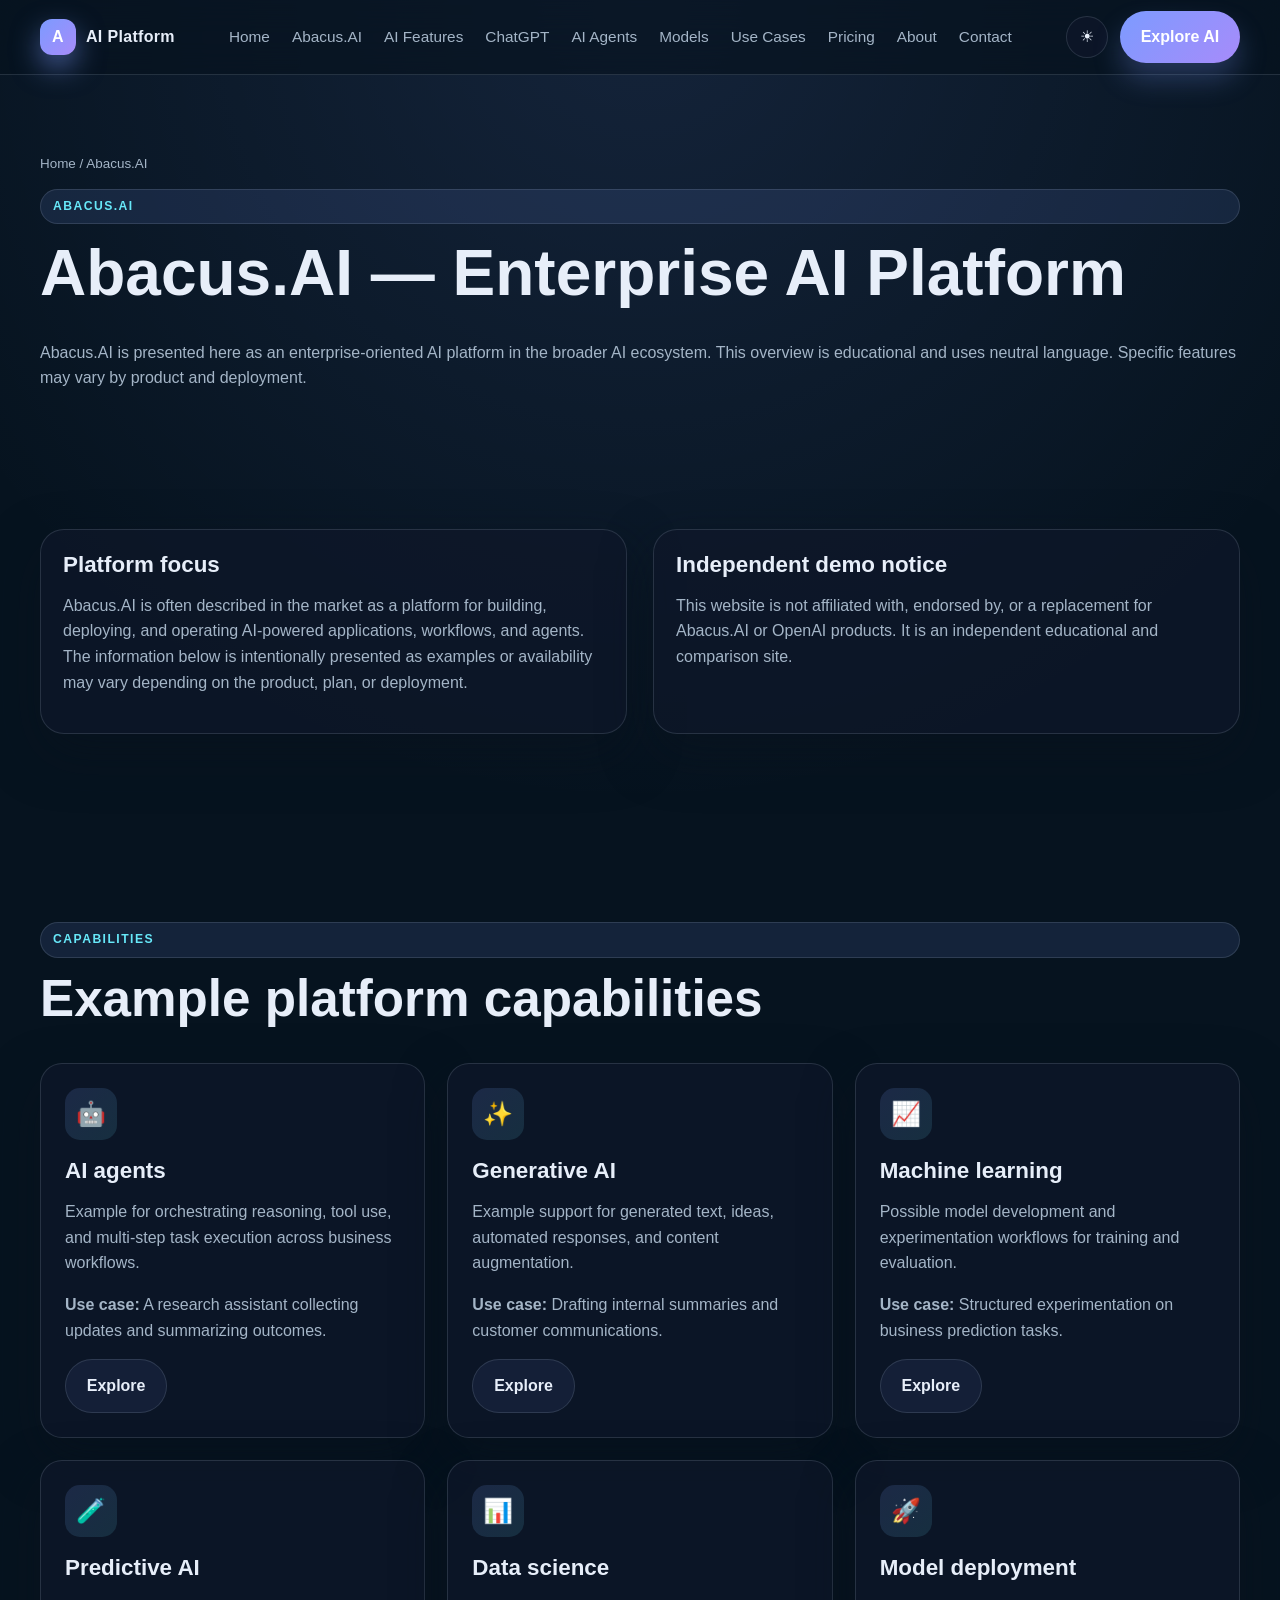
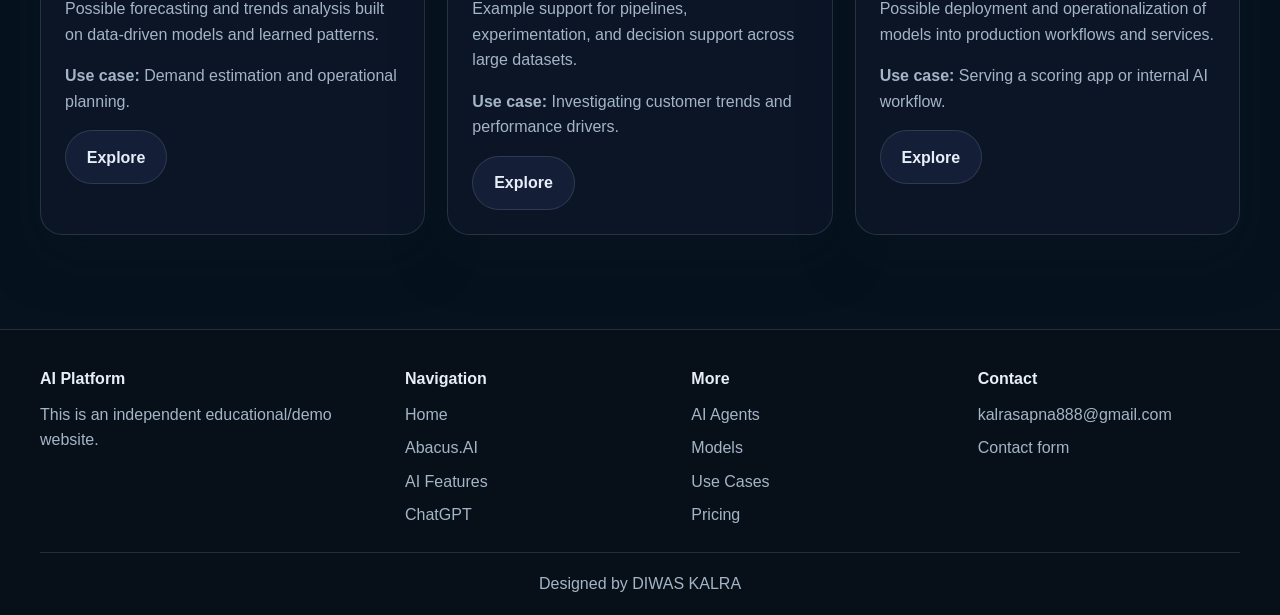
==== abacus.html @ 925380e6 "ai hmmm" ====
<!DOCTYPE html>
<html lang="en">
  <head>
    <meta charset="UTF-8" />
    <meta name="viewport" content="width=device-width, initial-scale=1.0" />
    <title>Abacus.AI — Enterprise AI Platform</title>
    <link rel="stylesheet" href="styles.css" />
  </head>
  <body>
    <header class="site-header">
      <div class="container topbar">
        <a href="index.html" class="brand"><span class="brand-mark"></span><span>AI Platform</span></a>
        <nav class="nav" aria-label="Main navigation">
          <a href="index.html">Home</a>
          <a href="abacus.html">Abacus.AI</a>
          <a href="features.html">AI Features</a>
          <a href="chatgpt.html">ChatGPT</a>
          <a href="agents.html">AI Agents</a>
          <a href="models.html">Models</a>
          <a href="use-cases.html">Use Cases</a>
          <a href="pricing.html">Pricing</a>
          <a href="about.html">About</a>
          <a href="contact.html">Contact</a>
        </nav>
        <div class="nav-actions">
          <button class="theme-toggle" data-theme-toggle aria-label="Toggle theme">☀</button>
          <a href="pricing.html" class="btn btn-primary">Explore AI</a>
          <button class="mobile-toggle" data-mobile-nav aria-label="Open menu">☰</button>
        </div>
      </div>
    </header>

    <main>
      <section class="page-hero">
        <div class="container">
          <div class="breadcrumbs">Home / Abacus.AI</div>
          <span class="small-label">Abacus.AI</span>
          <h1>Abacus.AI — Enterprise AI Platform</h1>
          <p>Abacus.AI is presented here as an enterprise-oriented AI platform in the broader AI ecosystem. This overview is educational and uses neutral language. Specific features may vary by product and deployment.</p>
        </div>
      </section>

      <section class="section">
        <div class="container content-grid">
          <div class="card">
            <h3>Platform focus</h3>
            <p>Abacus.AI is often described in the market as a platform for building, deploying, and operating AI-powered applications, workflows, and agents. The information below is intentionally presented as examples or availability may vary depending on the product, plan, or deployment.</p>
          </div>
          <div class="card">
            <h3>Independent demo notice</h3>
            <p>This website is not affiliated with, endorsed by, or a replacement for Abacus.AI or OpenAI products. It is an independent educational and comparison site.</p>
          </div>
        </div>
      </section>

      <section class="section">
        <div class="container">
          <div style="display:grid; gap:12px; margin-bottom:20px;">
            <span class="small-label">Capabilities</span>
            <h2>Example platform capabilities</h2>
          </div>
          <div class="feature-grid">
            <article class="feature-card">
              <div class="feature-icon">🤖</div>
              <h3>AI agents</h3>
              <p>Example for orchestrating reasoning, tool use, and multi-step task execution across business workflows.</p>
              <p><strong>Use case:</strong> A research assistant collecting updates and summarizing outcomes.</p>
              <a href="agents.html" class="btn btn-secondary">Explore</a>
            </article>
            <article class="feature-card">
              <div class="feature-icon">✨</div>
              <h3>Generative AI</h3>
              <p>Example support for generated text, ideas, automated responses, and content augmentation.</p>
              <p><strong>Use case:</strong> Drafting internal summaries and customer communications.</p>
              <a href="features.html" class="btn btn-secondary">Explore</a>
            </article>
            <article class="feature-card">
              <div class="feature-icon">📈</div>
              <h3>Machine learning</h3>
              <p>Possible model development and experimentation workflows for training and evaluation.</p>
              <p><strong>Use case:</strong> Structured experimentation on business prediction tasks.</p>
              <a href="features.html" class="btn btn-secondary">Explore</a>
            </article>
            <article class="feature-card">
              <div class="feature-icon">🧪</div>
              <h3>Predictive AI</h3>
              <p>Possible forecasting and trends analysis built on data-driven models and learned patterns.</p>
              <p><strong>Use case:</strong> Demand estimation and operational planning.</p>
              <a href="features.html" class="btn btn-secondary">Explore</a>
            </article>
            <article class="feature-card">
              <div class="feature-icon">📊</div>
              <h3>Data science</h3>
              <p>Example support for pipelines, experimentation, and decision support across large datasets.</p>
              <p><strong>Use case:</strong> Investigating customer trends and performance drivers.</p>
              <a href="features.html" class="btn btn-secondary">Explore</a>
            </article>
            <article class="feature-card">
              <div class="feature-icon">🚀</div>
              <h3>Model deployment</h3>
              <p>Possible deployment and operationalization of models into production workflows and services.</p>
              <p><strong>Use case:</strong> Serving a scoring app or internal AI workflow.</p>
              <a href="features.html" class="btn btn-secondary">Explore</a>
            </article>
          </div>
        </div>
      </section>
    </main>

    <footer class="footer">
      <div class="container">
        <div class="footer-inner">
          <div>
            <h4>AI Platform</h4>
            <p>This is an independent educational/demo website.</p>
          </div>
          <div>
            <h4>Navigation</h4>
            <ul>
              <li><a href="index.html">Home</a></li>
              <li><a href="abacus.html">Abacus.AI</a></li>
              <li><a href="features.html">AI Features</a></li>
              <li><a href="chatgpt.html">ChatGPT</a></li>
            </ul>
          </div>
          <div>
            <h4>More</h4>
            <ul>
              <li><a href="agents.html">AI Agents</a></li>
              <li><a href="models.html">Models</a></li>
              <li><a href="use-cases.html">Use Cases</a></li>
              <li><a href="pricing.html">Pricing</a></li>
            </ul>
          </div>
          <div>
            <h4>Contact</h4>
            <ul>
              <li><a href="mailto:kalrasapna888@gmail.com">kalrasapna888@gmail.com</a></li>
              <li><a href="contact.html">Contact form</a></li>
            </ul>
          </div>
        </div>
        <div class="footer-bottom">Designed by DIWAS KALRA</div>
      </div>
    </footer>

    <script src="script.js"></script>
  </body>
</html>
---- styles.css ----
:root {
  --bg: #06131f;
  --bg-soft: #0d1e2d;
  --panel: rgba(15, 23, 42, 0.7);
  --panel-strong: #101b2b;
  --panel-2: #112338;
  --text: #e7eef9;
  --text-soft: #a4b5c7;
  --line: rgba(148, 163, 184, 0.2);
  --primary: #7c9bff;
  --primary-2: #67e8f9;
  --accent: #a78bfa;
  --success: #34d399;
  --warning: #fbbf24;
  --shadow: 0 20px 50px rgba(10, 19, 30, 0.55);
}

:root.light {
  --bg: #f4f7fb;
  --bg-soft: #edf4ff;
  --panel: rgba(255, 255, 255, 0.8);
  --panel-strong: #ffffff;
  --panel-2: #eef4ff;
  --text: #112033;
  --text-soft: #53657d;
  --line: rgba(82, 99, 128, 0.15);
  --primary: #3f6ef7;
  --primary-2: #17b7d9;
  --accent: #7b61ff;
  --success: #1bb97a;
  --warning: #d99000;
  --shadow: 0 18px 40px rgba(69, 82, 122, 0.14);
}

* { box-sizing: border-box; }
html { scroll-behavior: smooth; }
body {
  margin: 0;
  font-family: Inter, "Segoe UI", sans-serif;
  background: radial-gradient(circle at top, rgba(124,155,255,0.12), transparent 35%), var(--bg);
  color: var(--text);
  line-height: 1.6;
  transition: background-color 0.3s ease, color 0.3s ease;
}

a { color: inherit; text-decoration: none; }
img { max-width: 100%; display: block; }
button, input, select, textarea { font: inherit; }

.container {
  width: min(1200px, calc(100% - 32px));
  margin: 0 auto;
}

.section {
  padding: 94px 0;
}

.small-label {
  display: inline-flex;
  align-items: center;
  gap: 8px;
  padding: 7px 12px;
  background: rgba(124, 155, 255, 0.12);
  border: 1px solid var(--line);
  border-radius: 999px;
  color: var(--primary-2);
  font-size: 0.76rem;
  letter-spacing: 0.12em;
  text-transform: uppercase;
  font-weight: 700;
}

h1, h2, h3, h4 { margin: 0 0 16px; line-height: 1.12; }
h1 { font-size: clamp(2.6rem, 5vw, 5rem); }
h2 { font-size: clamp(2.1rem, 4vw, 3.2rem); }
h3 { font-size: 1.4rem; }
p { margin: 0 0 16px; color: var(--text-soft); }

.site-header {
  position: sticky;
  top: 0;
  z-index: 100;
  backdrop-filter: blur(18px);
  background: rgba(6, 19, 31, 0.67);
  border-bottom: 1px solid var(--line);
}
:root.light .site-header {
  background: rgba(244,247,251,0.8);
}

.topbar {
  display: flex;
  align-items: center;
  justify-content: space-between;
  min-height: 74px;
  gap: 18px;
}

.brand {
  display: inline-flex;
  align-items: center;
  gap: 10px;
  font-weight: 800;
  letter-spacing: 0.02em;
}
.brand-mark {
  width: 36px;
  height: 36px;
  border-radius: 12px;
  background: linear-gradient(135deg, var(--primary), var(--accent));
  display: grid;
  place-items: center;
  box-shadow: 0 12px 28px rgba(124, 155, 255, 0.5);
}
.brand-mark::before {
  content: "A";
  font-weight: 900;
  color: white;
}

.nav {
  display: flex;
  align-items: center;
  gap: 22px;
}
.nav a {
  color: var(--text-soft);
  font-size: 0.96rem;
  transition: color 0.2s ease;
}
.nav a:hover { color: var(--text); }
.nav-actions {
  display: flex;
  align-items: center;
  gap: 12px;
}

.btn {
  border: 1px solid var(--line);
  background: transparent;
  color: var(--text);
  border-radius: 999px;
  padding: 0.82rem 1.3rem;
  display: inline-flex;
  align-items: center;
  justify-content: center;
  gap: 8px;
  font-weight: 700;
  cursor: pointer;
  transition: transform 0.2s ease, border-color 0.2s ease, box-shadow 0.2s ease;
}
.btn:hover {
  transform: translateY(-1px);
  border-color: rgba(124, 155, 255, 0.45);
  box-shadow: 0 12px 26px rgba(124, 155, 255, 0.16);
}
.btn-primary {
  background: linear-gradient(135deg, var(--primary), var(--accent));
  border: none;
  color: white;
  box-shadow: 0 16px 28px rgba(124, 155, 255, 0.26);
}
.btn-secondary {
  background: rgba(124, 155, 255, 0.08);
}

.theme-toggle {
  width: 42px;
  height: 42px;
  border-radius: 50%;
  border: 1px solid var(--line);
  background: var(--panel);
  color: var(--text);
  cursor: pointer;
}

.mobile-toggle {
  display: none;
  border: 1px solid var(--line);
  background: rgba(255,255,255,0.02);
  border-radius: 10px;
  padding: 8px 10px;
  color: var(--text);
}

.hero {
  padding: 88px 0 40px;
}
.hero-grid {
  display: grid;
  grid-template-columns: 1.1fr 0.9fr;
  gap: 48px;
  align-items: center;
}
.hero-copy p {
  font-size: 1.1rem;
  max-width: 600px;
}
.hero-actions {
  display: flex;
  flex-wrap: wrap;
  gap: 14px;
  margin: 28px 0 30px;
}
.hero-stats {
  display: flex;
  flex-wrap: wrap;
  gap: 26px;
}
.stat {
  min-width: 120px;
}
.stat strong {
  font-size: clamp(1.6rem, 3vw, 2.6rem);
  display: block;
}
.stat span {
  color: var(--text-soft);
  font-size: 0.82rem;
  letter-spacing: 0.06em;
  text-transform: uppercase;
}

.dashboard {
  position: relative;
  min-height: 560px;
}
.dashboard-shell {
  position: relative;
  border: 1px solid var(--line);
  border-radius: 30px;
  padding: 18px;
  background: linear-gradient(180deg, rgba(13,30,45,0.92), rgba(6,19,31,0.96));
  box-shadow: var(--shadow);
}
:root.light .dashboard-shell {
  background: linear-gradient(180deg, rgba(255,255,255,0.82), rgba(238,244,255,0.92));
}
.panel-top {
  display: flex;
  align-items: center;
  justify-content: space-between;
  margin-bottom: 18px;
}
.dot-row {
  display: flex;
  gap: 7px;
}
.dot {
  width: 10px;
  height: 10px;
  border-radius: 50%;
  background: rgba(255,255,255,0.25);
}
.dot:nth-child(1) { background: #ff5f57; }
.dot:nth-child(2) { background: #febc2e; }
.dot:nth-child(3) { background: #28c840; }

.dashboard-grid {
  display: grid;
  grid-template-columns: 1.1fr 0.9fr;
  gap: 18px;
}
.widget,
.kpi,
.agent-list,
.timeline {
  border: 1px solid var(--line);
  background: rgba(9,20,31,0.76);
  border-radius: 18px;
  padding: 18px;
}
:root.light .widget,
:root.light .kpi,
:root.light .agent-list,
:root.light .timeline {
  background: rgba(255,255,255,0.62);
}
.widget h4,
.kpi h4 { margin-bottom: 14px; }
.widget .bars {
  display: grid;
  gap: 14px;
  margin-top: 18px;
}
.bar-line {
  display: flex;
  align-items: center;
  gap: 12px;
  color: var(--text-soft);
  font-size: 0.82rem;
}
.bar-track {
  position: relative;
  flex: 1;
  height: 12px;
  border-radius: 999px;
  background: rgba(148,163,184,0.12);
  overflow: hidden;
}
.bar-fill {
  position: absolute;
  inset: 0 auto 0 0;
  border-radius: inherit;
  background: linear-gradient(90deg, var(--primary), var(--primary-2));
}

.kpi-grid {
  display: grid;
  grid-template-columns: repeat(3, 1fr);
  gap: 12px;
}
.kpi-box {
  padding: 14px 12px;
  border-radius: 14px;
  background: rgba(124, 155, 255, 0.08);
  border: 1px solid rgba(124,155,255,0.18);
}
.kpi-box .label { font-size: 0.75rem; text-transform: uppercase; color: var(--text-soft); }
.kpi-box strong { display: block; font-size: 1.4rem; margin-top: 8px; }

.agent-list ul, .feature-list {
  list-style: none;
  margin: 0;
  padding: 0;
  display: grid;
  gap: 10px;
}
.agent-item {
  display: flex;
  align-items: center;
  justify-content: space-between;
  gap: 10px;
  padding: 10px 12px;
  border-radius: 12px;
  background: rgba(124,155,255,0.05);
  border: 1px solid var(--line);
}
.pill {
  display: inline-block;
  padding: 4px 8px;
  border-radius: 999px;
  background: rgba(52,211,153,0.12);
  color: var(--success);
  font-size: 0.72rem;
  font-weight: 700;
}

.page-hero {
  padding: 78px 0 28px;
}
.page-hero .container {
  display: grid;
  gap: 14px;
}
.page-hero .breadcrumbs {
  color: var(--text-soft);
  font-size: 0.84rem;
}

.content-grid {
  display: grid;
  grid-template-columns: repeat(2, minmax(0,1fr));
  gap: 26px;
}
.card {
  background: var(--panel);
  border: 1px solid var(--line);
  border-radius: 24px;
  padding: 22px;
  box-shadow: var(--shadow);
}

.feature-grid, .agent-grid, .model-grid, .use-case-grid, .pricing-grid {
  display: grid;
  gap: 22px;
}
.feature-grid { grid-template-columns: repeat(3, minmax(0,1fr)); }
.agent-grid { grid-template-columns: repeat(3, minmax(0,1fr)); }
.model-grid { grid-template-columns: repeat(4, minmax(0,1fr)); }
.use-case-grid { grid-template-columns: repeat(2, minmax(0,1fr)); }
.pricing-grid { grid-template-columns: repeat(4, minmax(0,1fr)); }

.feature-card, .agent-card, .model-card, .use-case-card, .pricing-card, .comparison-table {
  background: var(--panel);
  border: 1px solid var(--line);
  border-radius: 22px;
  padding: 24px;
  box-shadow: var(--shadow);
}
.feature-card:hover, .agent-card:hover, .model-card:hover, .pricing-card:hover {
  transform: translateY(-4px);
  transition: all 0.25s ease;
  border-color: rgba(124,152,255,0.35);
}
.feature-icon {
  width: 52px;
  height: 52px;
  border-radius: 15px;
  display: grid;
  place-items: center;
  background: linear-gradient(135deg, rgba(124,155,255,0.15), rgba(103,232,249,0.12));
  margin-bottom: 18px;
  font-size: 1.5rem;
}
.chip-row {
  display: flex;
  flex-wrap: wrap;
  gap: 8px;
  margin: 14px 0;
}
.chip {
  padding: 6px 10px;
  border-radius: 999px;
  border: 1px solid var(--line);
  color: var(--text-soft);
  font-size: 0.72rem;
}

.comparison-table-wrap {
  overflow-x: auto;
}
table {
  width: 100%;
  border-collapse: collapse;
  min-width: 780px;
}
th, td {
  text-align: left;
  padding: 18px 16px;
  border-bottom: 1px solid var(--line);
  vertical-align: top;
}
th {
  color: var(--text);
  background: rgba(124,155,255,0.06);
}

.filter-controls {
  display: flex;
  flex-wrap: wrap;
  gap: 10px;
  margin: 24px 0 32px;
}
.filter-btn {
  border: 1px solid var(--line);
  background: rgba(124,155,255,0.04);
  color: var(--text-soft);
  border-radius: 999px;
  padding: 8px 12px;
  cursor: pointer;
}
.filter-btn.active {
  background: linear-gradient(135deg, var(--primary), var(--accent));
  color: white;
  border: none;
}

.search-box {
  display: flex;
  align-items: center;
  gap: 8px;
  padding: 12px 14px;
  border-radius: 14px;
  background: var(--panel);
  border: 1px solid var(--line);
  margin-bottom: 24px;
}
.search-box input {
  background: transparent;
  border: none;
  color: var(--text);
  width: 100%;
  outline: none;
}

.demo-box {
  background: linear-gradient(135deg, rgba(124,155,255,0.09), rgba(103,232,249,0.08));
  border: 1px solid var(--line);
  border-radius: 26px;
  padding: 26px;
}
.demo-layout {
  display: grid;
  grid-template-columns: 1.1fr 0.9fr;
  gap: 26px;
}
.demo-controls {
  display: grid;
  gap: 12px;
}
textarea, select, input[type="text"], input[type="email"], input[type="subject"], textarea {
  width: 100%;
  background: rgba(15,23,42,0.35);
  border: 1px solid var(--line);
  border-radius: 14px;
  padding: 12px 14px;
  color: var(--text);
}
:root.light textarea,
:root.light select,
:root.light input[type="text"],
:root.light input[type="email"],
:root.light input[type="subject"] {
  background: rgba(255,255,255,0.5);
}
.demo-output {
  min-height: 260px;
  border-radius: 18px;
  background: rgba(7,17,29,0.9);
  border: 1px solid var(--line);
  padding: 18px;
  color: var(--text-soft);
  overflow: auto;
}
.demo-output strong { color: var(--text); }

.contact-form {
  display: grid;
  gap: 16px;
}
.form-row {
  display: grid;
  grid-template-columns: repeat(2, minmax(0,1fr));
  gap: 16px;
}
.form-note {
  color: var(--text-soft);
  font-size: 0.9rem;
}
.form-status {
  color: var(--success);
  font-weight: 700;
  min-height: 20px;
}

.pricing-card.featured {
  border-color: rgba(124,155,255,0.42);
  background: linear-gradient(180deg, rgba(124,155,255,0.08), transparent);
}
.price {
  font-size: 2.2rem;
  font-weight: 800;
  margin: 18px 0;
}
.price small { font-size: 0.9rem; color: var(--text-soft); }
.pricing-list {
  list-style: none;
  margin: 20px 0;
  padding: 0;
  display: grid;
  gap: 8px;
  color: var(--text-soft);
}

.footer {
  border-top: 1px solid var(--line);
  padding: 40px 0 18px;
  background: rgba(8,15,24,0.7);
}
:root.light .footer {
  background: rgba(255,255,255,0.5);
}
.footer-inner {
  display: grid;
  grid-template-columns: 1.3fr 1fr 1fr 1fr;
  gap: 24px;
  margin-bottom: 24px;
}
.footer h4 { font-size: 1rem; margin-bottom: 14px; }
.footer ul { list-style: none; padding: 0; margin: 0; display: grid; gap: 8px; color: var(--text-soft); }
.footer-bottom {
  border-top: 1px solid var(--line);
  padding-top: 18px;
  text-align: center;
  color: var(--text-soft);
}

.hidden { display: none !important; }

@media (max-width: 980px) {
  .nav { display: none; }
  .mobile-toggle { display: inline-flex; }
  .nav.open {
    display: flex;
    position: absolute;
    top: 74px;
    left: 20px;
    right: 20px;
    flex-direction: column;
    align-items: flex-start;
    background: rgba(9,17,28,0.9);
    border: 1px solid var(--line);
    border-radius: 18px;
    padding: 20px;
  }
  .hero-grid, .demo-layout, .content-grid, .footer-inner {
    grid-template-columns: 1fr;
  }
  .feature-grid, .agent-grid, .model-grid, .pricing-grid, .use-case-grid { grid-template-columns: 1fr 1fr; }
}

@media (max-width: 640px) {
  .feature-grid, .agent-grid, .model-grid, .pricing-grid, .use-case-grid, .form-row { grid-template-columns: 1fr; }
  .hero { padding-top: 64px; }
  .hero-stats { gap: 18px; }
  .topbar { min-height: 64px; }
  .btn { width: 100%; }
  .hero-actions { display: grid; }
}
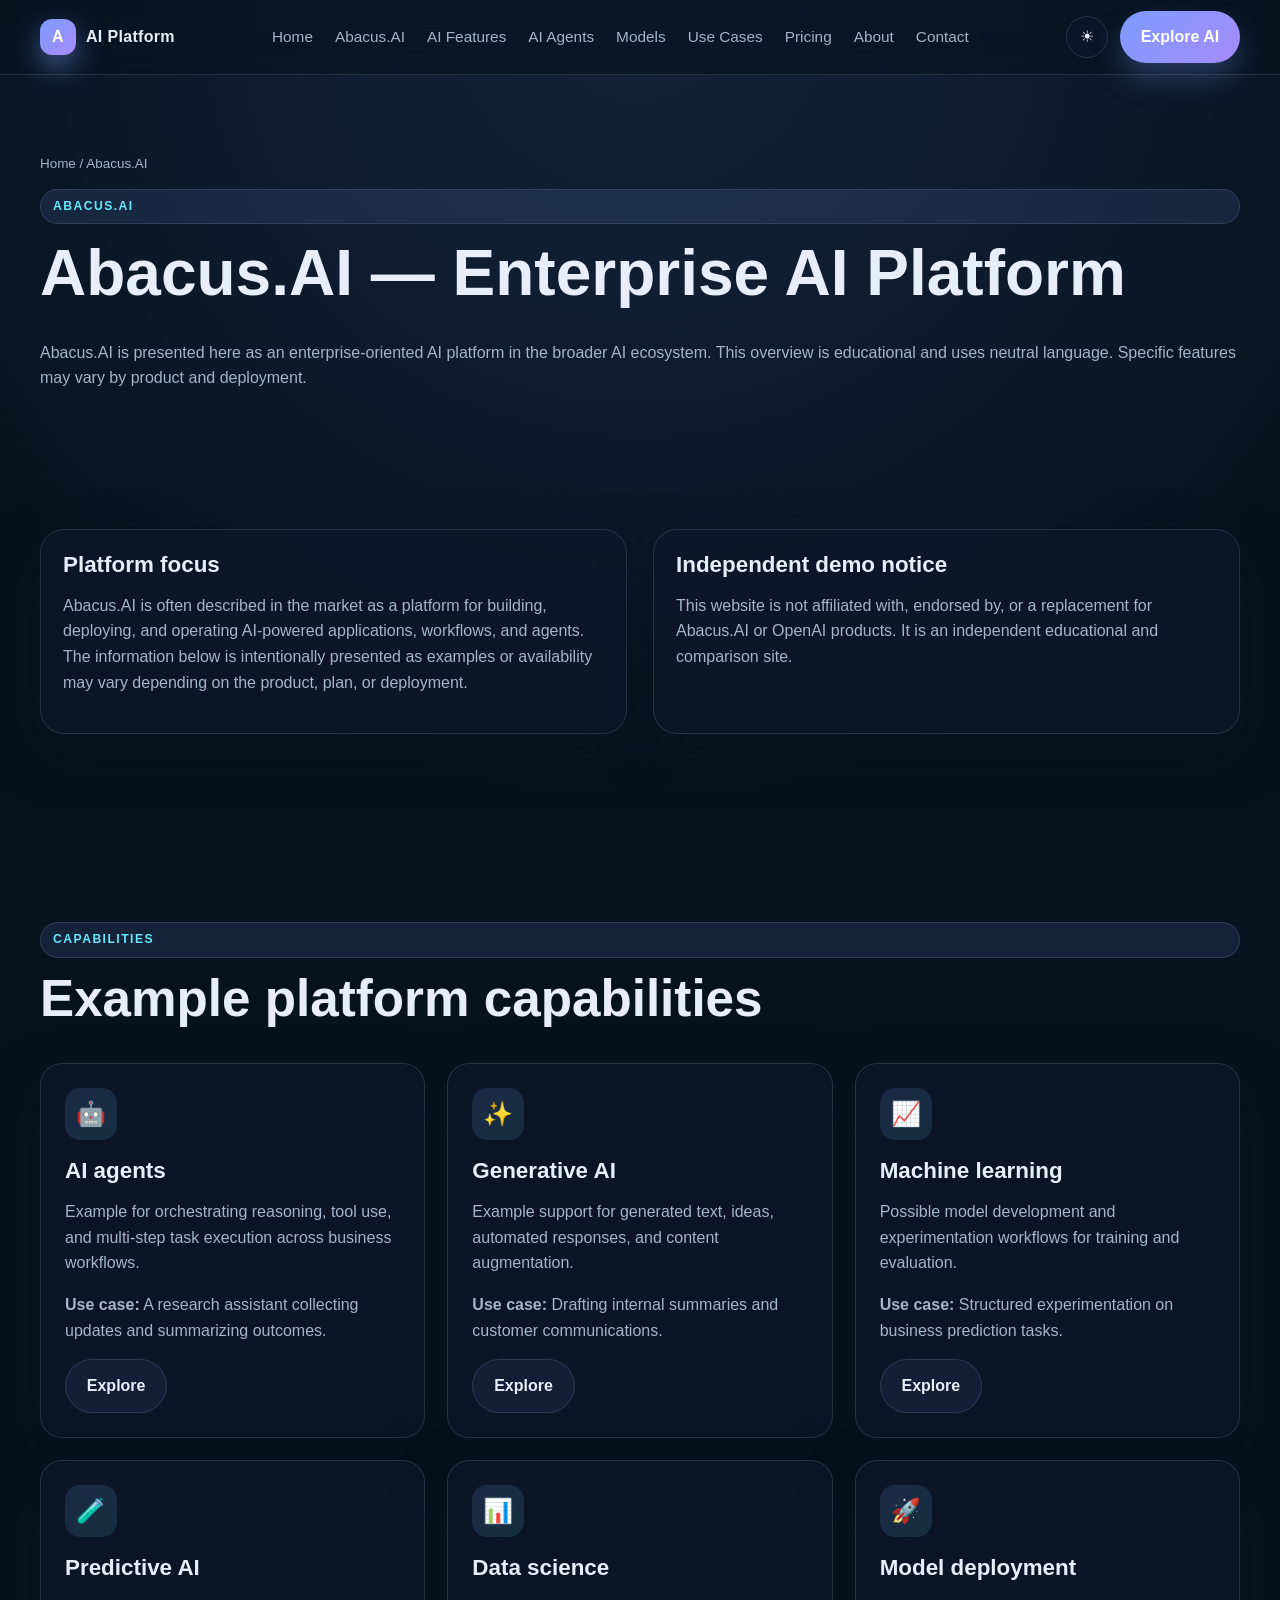
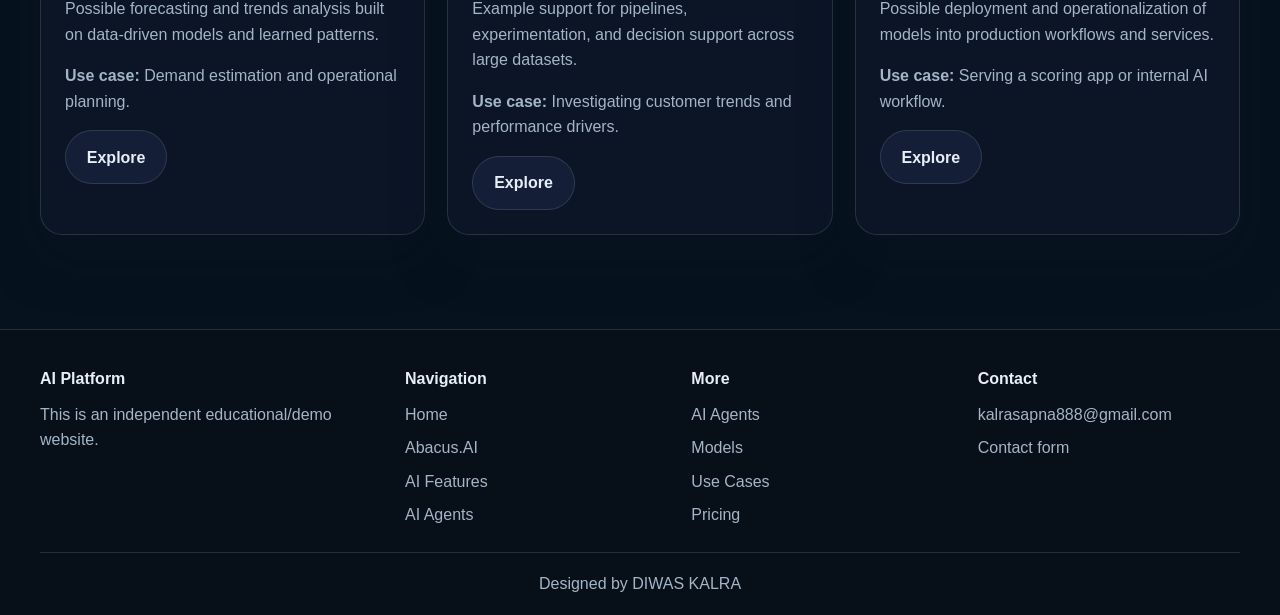
==== commit 491dc241: "ai hmmmmmm" ====
--- a/abacus.html
+++ b/abacus.html
@@ -14,7 +14,6 @@
           <a href="index.html">Home</a>
           <a href="abacus.html">Abacus.AI</a>
           <a href="features.html">AI Features</a>
-          <a href="chatgpt.html">ChatGPT</a>
           <a href="agents.html">AI Agents</a>
           <a href="models.html">Models</a>
           <a href="use-cases.html">Use Cases</a>
@@ -120,7 +119,7 @@
               <li><a href="index.html">Home</a></li>
               <li><a href="abacus.html">Abacus.AI</a></li>
               <li><a href="features.html">AI Features</a></li>
-              <li><a href="chatgpt.html">ChatGPT</a></li>
+              <li><a href="agents.html">AI Agents</a></li>
             </ul>
           </div>
           <div>
